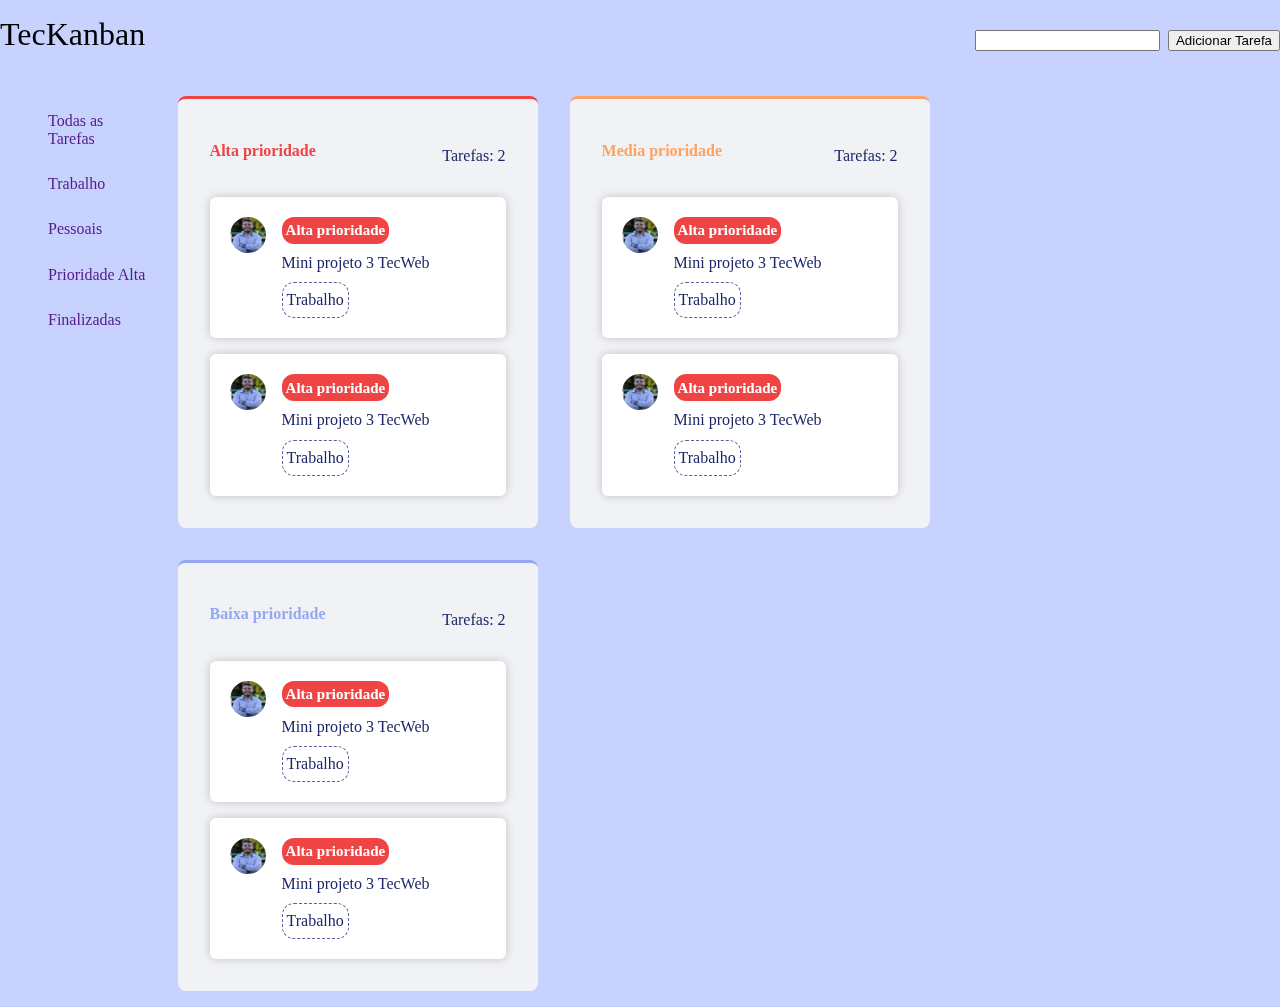
==== index.html @ 29536de6 "first commit" ====
<!DOCTYPE html>
<html lang="en">
  <head>
    <meta charset="UTF-8" />
    <meta name="viewport" content="width=device-width, initial-scale=1.0" />
    <title>Tec Kanban</title>
    <link rel="stylesheet" href="styles.css" />
    <link rel="shortcut icon" href="icon.png" />
  </head>
  <body>
    <header>
      TecKanban
      <div>
        <input type="text" name="add" id="add" />
        <button>Adicionar Tarefa</button>
      </div>
    </header>
    <main>
      <aside>
        <nav>
          <a href="">Todas as Tarefas</a>
          <a href="">Trabalho</a>
          <a href="">Pessoais</a>
          <a href="">Prioridade Alta</a>
          <a href="">Finalizadas</a>
        </nav>
      </aside>
      <div id="cards">
        <div id="listaDeCardsAltaPrioridade">
          <section class="cardInfo">
            <h1 style="color: #ef4444; font-size: 16px; font-weight: 700">
              Alta prioridade
            </h1>
            <p>Tarefas: 2</p>
          </section>
          <!-- Card -->
          <div class="card">
            <div class="cardImage">
              <img src="hitalo.jpg" alt="HR" />
            </div>
            <div class="textSectionCard">
              <div class="marcadorAltaPrioridade">
                <h2>Alta prioridade</h2>
              </div>
              <p>Mini projeto 3 TecWeb</p>
              <div class="categoria">
                <p>Trabalho</p>
              </div>
            </div>
          </div>
          <div class="card">
            <div class="cardImage">
              <img src="hitalo.jpg" alt="HR" />
            </div>
            <div class="textSectionCard">
              <div class="marcadorAltaPrioridade">
                <h2>Alta prioridade</h2>
              </div>
              <p>Mini projeto 3 TecWeb</p>
              <div class="categoria">
                <p>Trabalho</p>
              </div>
            </div>
          </div>
        </div>
        <div id="listaDeCardsMediaPrioridade">
          <section class="cardInfo">
            <h1 style="color: #fda263; font-size: 16px; font-weight: 700">
              Media prioridade
            </h1>
            <p>Tarefas: 2</p>
          </section>
          <!-- Card -->
          <div class="card">
            <div class="cardImage">
              <img src="hitalo.jpg" alt="HR" />
            </div>
            <div class="textSectionCard">
              <div class="marcadorAltaPrioridade">
                <h2>Alta prioridade</h2>
              </div>
              <p>Mini projeto 3 TecWeb</p>
              <div class="categoria">
                <p>Trabalho</p>
              </div>
            </div>
          </div>
          <div class="card">
            <div class="cardImage">
              <img src="hitalo.jpg" alt="HR" />
            </div>
            <div class="textSectionCard">
              <div class="marcadorAltaPrioridade">
                <h2>Alta prioridade</h2>
              </div>
              <p>Mini projeto 3 TecWeb</p>
              <div class="categoria">
                <p>Trabalho</p>
              </div>
            </div>
          </div>
        </div>
        <div id="listaDeCardsBaixaPrioridade">
          <section class="cardInfo">
            <h1 style="color: #94a8f2; font-size: 16px; font-weight: 700">
              Baixa prioridade
            </h1>
            <p>Tarefas: 2</p>
          </section>
          <!-- Card -->
          <div class="card">
            <div class="cardImage">
              <img src="hitalo.jpg" alt="HR" />
            </div>
            <div class="textSectionCard">
              <div class="marcadorAltaPrioridade">
                <h2>Alta prioridade</h2>
              </div>
              <p>Mini projeto 3 TecWeb</p>
              <div class="categoria">
                <p>Trabalho</p>
              </div>
            </div>
          </div>
          <div class="card">
            <div class="cardImage">
              <img src="hitalo.jpg" alt="HR" />
            </div>
            <div class="textSectionCard">
              <div class="marcadorAltaPrioridade">
                <h2>Alta prioridade</h2>
              </div>
              <p>Mini projeto 3 TecWeb</p>
              <div class="categoria">
                <p>Trabalho</p>
              </div>
            </div>
          </div>
        </div>
      </div>
    </main>
  </body>
</html>
---- styles.css ----
body {
  margin: 0;
  padding: 0;
  box-sizing: border-box;
  display: flex;
  justify-content: center;
  background-color: #c7d2fe;
}

header {
  display: flex;
  align-items: center;
  justify-content: space-between;
  position: fixed;
  padding: 1rem 5rem;
  max-width: 1440px;
  width: 100%;
  font-size: 2rem;
}

main {
  position: relative;
  margin-top: 5rem;
  width: 100%;
  padding: 1rem 2rem;
  max-width: 1440px;
  display: flex;
  flex-direction: row;
}

aside {
  padding: 1rem;
  border-radius: 4rem;
}

nav {
  display: flex;
  flex-direction: column;
  justify-content: start;
  gap: 1.7rem;
}

a {
  text-decoration: none;
}

p {
  color: #1c2768;
  font-size: 1rem;
}

#cards {
  display: flex;
  gap: 2rem;
  padding: 0 1rem;
  flex-wrap: wrap;
}

.card {
  display: flex;
  align-items: start;
  justify-content: start;
  gap: 1rem;
  min-width: 16rem;
  background-color: #fff;
  padding: 1.25rem;
  border-radius: 6px;
  box-shadow: 0 0 10px rgba(0, 0, 0, 0.2);
}

.cardInfo {
  display: flex;
  gap: 2rem;
  justify-content: space-between;
}

.cardImage {
  border-radius: 9999px;
}

.card img {
  border-radius: 9999px;
  width: 36px;
  height: 36px;
}

#listaDeCardsAltaPrioridade {
  background-color: #f1f2f6;
  padding: 2rem 2rem;
  border-radius: 0.5rem;
  border-top: solid 3px;
  border-color: #ef4444;
  display: flex;
  flex-direction: column;
  gap: 1rem;
}

#listaDeCardsMediaPrioridade {
  background-color: #f1f2f6;
  padding: 2rem 2rem;
  border-radius: 0.5rem;
  border-top: solid 3px;
  border-color: #fda263;
  display: flex;
  flex-direction: column;
  gap: 1rem;
}

#listaDeCardsBaixaPrioridade {
  background-color: #f1f2f6;
  padding: 2rem 2rem;
  border-radius: 0.5rem;
  border-top: solid 3px;
  border-color: #94a8f2;
  display: flex;
  flex-direction: column;
  gap: 1rem;
}

.marcadorAltaPrioridade {
  padding: 1px 0.25rem;
  font-size: 10px;
  font-weight: 300;
  border-radius: 12px;
  width: fit-content;
  background-color: #ef4444;
  color: #fff;
}

.marcadorMediaPrioridade {
  padding: 1px 0.25rem;
  font-size: 10px;
  font-weight: 300;
  border-radius: 12px;
  width: fit-content;
  background-color: #fda263;
  color: #fff;
}

.marcadorBaixaPrioridade {
  padding: 1px 0.25rem;
  font-size: 10px;
  font-weight: 300;
  border-radius: 12px;
  width: fit-content;
  background-color: #94a8f2;
  color: #fff;
}

.textSectionCard {
  padding: 0px;
  line-height: 0px;
  display: flex;
  flex-direction: column;
  gap: 0.2rem;
  width: 100%;
}

.categoria {
  font-size: 1rem;
  font-weight: 500;
  border: 1px dashed #625a9d;
  border-radius: 12px;
  padding: 1px 0.25rem;
  width: fit-content;
}
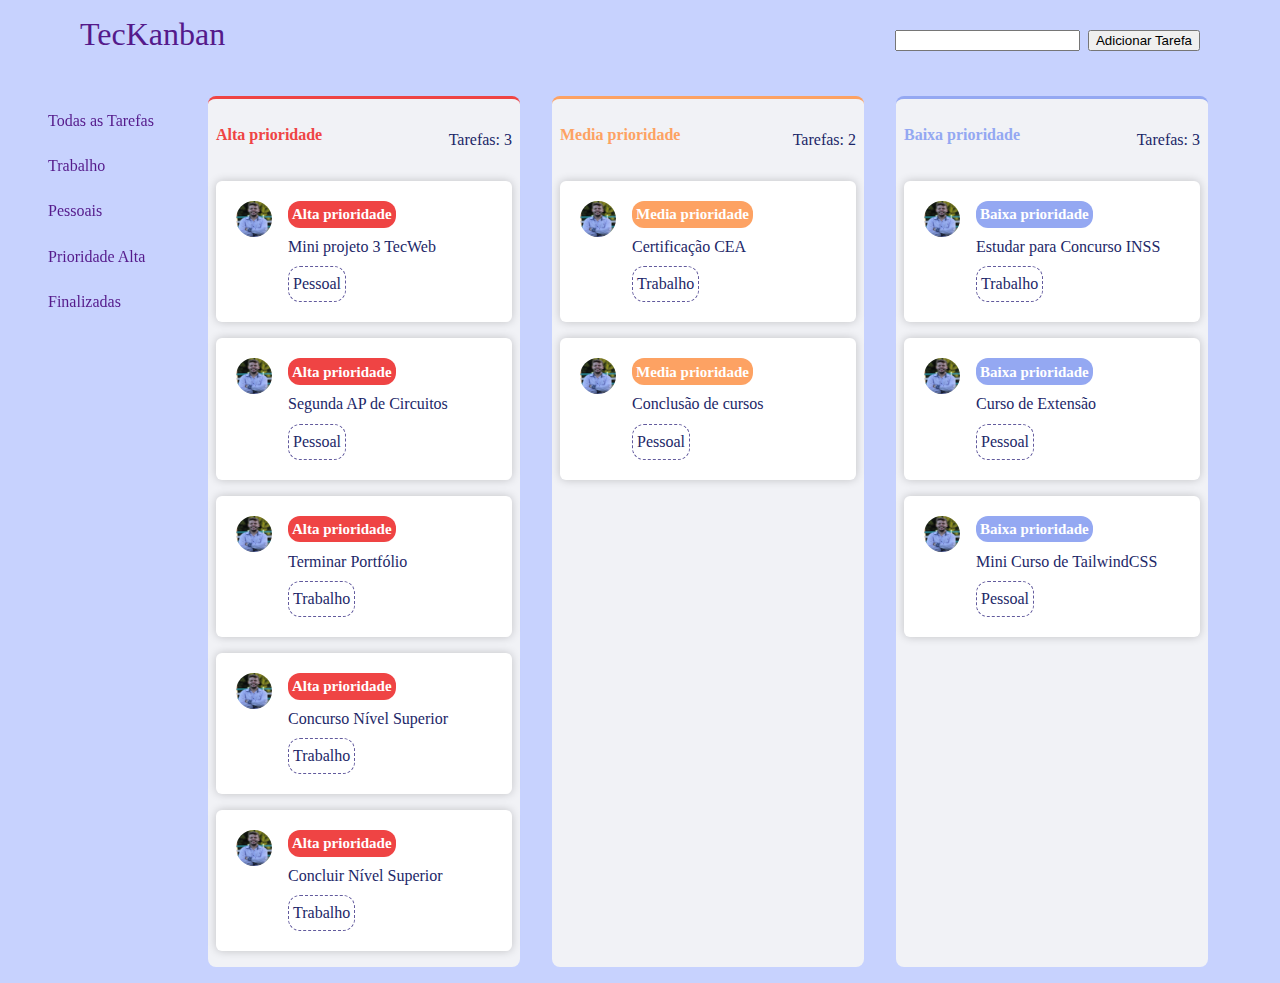
==== commit a875ee4e: "feat: new styles and news card" ====
--- a/index.html
+++ b/index.html
@@ -3,19 +3,21 @@
   <head>
     <meta charset="UTF-8" />
     <meta name="viewport" content="width=device-width, initial-scale=1.0" />
-    <title>Tec Kanban</title>
+    <title>TecKanban</title>
     <link rel="stylesheet" href="styles.css" />
     <link rel="shortcut icon" href="icon.png" />
   </head>
   <body>
     <header>
-      TecKanban
       <div>
-        <input type="text" name="add" id="add" />
-        <button>Adicionar Tarefa</button>
+        <a href="">TecKanban</a>
+        <section>
+          <input type="text" name="add" id="add" />
+          <button>Adicionar Tarefa</button>
+        </section>
       </div>
     </header>
-    <main>
+    <main id="home">
       <aside>
         <nav>
           <a href="">Todas as Tarefas</a>
@@ -31,7 +33,7 @@
             <h1 style="color: #ef4444; font-size: 16px; font-weight: 700">
               Alta prioridade
             </h1>
-            <p>Tarefas: 2</p>
+            <p>Tarefas: 3</p>
           </section>
           <!-- Card -->
           <div class="card">
@@ -44,19 +46,61 @@
               </div>
               <p>Mini projeto 3 TecWeb</p>
               <div class="categoria">
-                <p>Trabalho</p>
-              </div>
-            </div>
-          </div>
-          <div class="card">
-            <div class="cardImage">
-              <img src="hitalo.jpg" alt="HR" />
-            </div>
-            <div class="textSectionCard">
-              <div class="marcadorAltaPrioridade">
-                <h2>Alta prioridade</h2>
-              </div>
-              <p>Mini projeto 3 TecWeb</p>
+                <p>Pessoal</p>
+              </div>
+            </div>
+          </div>
+          <div class="card">
+            <div class="cardImage">
+              <img src="hitalo.jpg" alt="HR" />
+            </div>
+            <div class="textSectionCard">
+              <div class="marcadorAltaPrioridade">
+                <h2>Alta prioridade</h2>
+              </div>
+              <p>Segunda AP de Circuitos</p>
+              <div class="categoria">
+                <p>Pessoal</p>
+              </div>
+            </div>
+          </div>
+          <div class="card">
+            <div class="cardImage">
+              <img src="hitalo.jpg" alt="HR" />
+            </div>
+            <div class="textSectionCard">
+              <div class="marcadorAltaPrioridade">
+                <h2>Alta prioridade</h2>
+              </div>
+              <p>Terminar Portfólio</p>
+              <div class="categoria">
+                <p>Trabalho</p>
+              </div>
+            </div>
+          </div>
+          <div class="card">
+            <div class="cardImage">
+              <img src="hitalo.jpg" alt="HR" />
+            </div>
+            <div class="textSectionCard">
+              <div class="marcadorAltaPrioridade">
+                <h2>Alta prioridade</h2>
+              </div>
+              <p>Concurso Nível Superior</p>
+              <div class="categoria">
+                <p>Trabalho</p>
+              </div>
+            </div>
+          </div>
+          <div class="card">
+            <div class="cardImage">
+              <img src="hitalo.jpg" alt="HR" />
+            </div>
+            <div class="textSectionCard">
+              <div class="marcadorAltaPrioridade">
+                <h2>Alta prioridade</h2>
+              </div>
+              <p>Concluir Nível Superior</p>
               <div class="categoria">
                 <p>Trabalho</p>
               </div>
@@ -76,26 +120,26 @@
               <img src="hitalo.jpg" alt="HR" />
             </div>
             <div class="textSectionCard">
-              <div class="marcadorAltaPrioridade">
-                <h2>Alta prioridade</h2>
-              </div>
-              <p>Mini projeto 3 TecWeb</p>
-              <div class="categoria">
-                <p>Trabalho</p>
-              </div>
-            </div>
-          </div>
-          <div class="card">
-            <div class="cardImage">
-              <img src="hitalo.jpg" alt="HR" />
-            </div>
-            <div class="textSectionCard">
-              <div class="marcadorAltaPrioridade">
-                <h2>Alta prioridade</h2>
-              </div>
-              <p>Mini projeto 3 TecWeb</p>
-              <div class="categoria">
-                <p>Trabalho</p>
+              <div class="marcadorMediaPrioridade">
+                <h2>Media prioridade</h2>
+              </div>
+              <p>Certificação CEA</p>
+              <div class="categoria">
+                <p>Trabalho</p>
+              </div>
+            </div>
+          </div>
+          <div class="card">
+            <div class="cardImage">
+              <img src="hitalo.jpg" alt="HR" />
+            </div>
+            <div class="textSectionCard">
+              <div class="marcadorMediaPrioridade">
+                <h2>Media prioridade</h2>
+              </div>
+              <p>Conclusão de cursos</p>
+              <div class="categoria">
+                <p>Pessoal</p>
               </div>
             </div>
           </div>
@@ -105,7 +149,7 @@
             <h1 style="color: #94a8f2; font-size: 16px; font-weight: 700">
               Baixa prioridade
             </h1>
-            <p>Tarefas: 2</p>
+            <p>Tarefas: 3</p>
           </section>
           <!-- Card -->
           <div class="card">
@@ -113,26 +157,40 @@
               <img src="hitalo.jpg" alt="HR" />
             </div>
             <div class="textSectionCard">
-              <div class="marcadorAltaPrioridade">
-                <h2>Alta prioridade</h2>
-              </div>
-              <p>Mini projeto 3 TecWeb</p>
-              <div class="categoria">
-                <p>Trabalho</p>
-              </div>
-            </div>
-          </div>
-          <div class="card">
-            <div class="cardImage">
-              <img src="hitalo.jpg" alt="HR" />
-            </div>
-            <div class="textSectionCard">
-              <div class="marcadorAltaPrioridade">
-                <h2>Alta prioridade</h2>
-              </div>
-              <p>Mini projeto 3 TecWeb</p>
-              <div class="categoria">
-                <p>Trabalho</p>
+              <div class="marcadorBaixaPrioridade">
+                <h2>Baixa prioridade</h2>
+              </div>
+              <p>Estudar para Concurso INSS</p>
+              <div class="categoria">
+                <p>Trabalho</p>
+              </div>
+            </div>
+          </div>
+          <div class="card">
+            <div class="cardImage">
+              <img src="hitalo.jpg" alt="HR" />
+            </div>
+            <div class="textSectionCard">
+              <div class="marcadorBaixaPrioridade">
+                <h2>Baixa prioridade</h2>
+              </div>
+              <p>Curso de Extensão</p>
+              <div class="categoria">
+                <p>Pessoal</p>
+              </div>
+            </div>
+          </div>
+          <div class="card">
+            <div class="cardImage">
+              <img src="hitalo.jpg" alt="HR" />
+            </div>
+            <div class="textSectionCard">
+              <div class="marcadorBaixaPrioridade">
+                <h2>Baixa prioridade</h2>
+              </div>
+              <p>Mini Curso de TailwindCSS</p>
+              <div class="categoria">
+                <p>Pessoal</p>
               </div>
             </div>
           </div>
--- a/styles.css
+++ b/styles.css
@@ -9,35 +9,42 @@
 
 header {
   display: flex;
-  align-items: center;
-  justify-content: space-between;
   position: fixed;
-  padding: 1rem 5rem;
   max-width: 1440px;
   width: 100%;
   font-size: 2rem;
+  z-index: 1;
+  background-color: #c7d2fe;
+
+  div {
+    display: flex;
+    justify-content: space-between;
+    width: 100%;
+    padding: 1rem 5rem;
+  }
 }
 
 main {
-  position: relative;
   margin-top: 5rem;
   width: 100%;
   padding: 1rem 2rem;
   max-width: 1440px;
   display: flex;
   flex-direction: row;
+  gap: 1rem;
 }
 
 aside {
   padding: 1rem;
   border-radius: 4rem;
+  width: 7rem;
 }
 
 nav {
   display: flex;
   flex-direction: column;
-  justify-content: start;
   gap: 1.7rem;
+  position: fixed;
 }
 
 a {
@@ -86,7 +93,7 @@
 
 #listaDeCardsAltaPrioridade {
   background-color: #f1f2f6;
-  padding: 2rem 2rem;
+  padding: 1rem 0.5rem;
   border-radius: 0.5rem;
   border-top: solid 3px;
   border-color: #ef4444;
@@ -97,7 +104,7 @@
 
 #listaDeCardsMediaPrioridade {
   background-color: #f1f2f6;
-  padding: 2rem 2rem;
+  padding: 1rem 0.5rem;
   border-radius: 0.5rem;
   border-top: solid 3px;
   border-color: #fda263;
@@ -108,7 +115,7 @@
 
 #listaDeCardsBaixaPrioridade {
   background-color: #f1f2f6;
-  padding: 2rem 2rem;
+  padding: 1rem 0.5rem;
   border-radius: 0.5rem;
   border-top: solid 3px;
   border-color: #94a8f2;
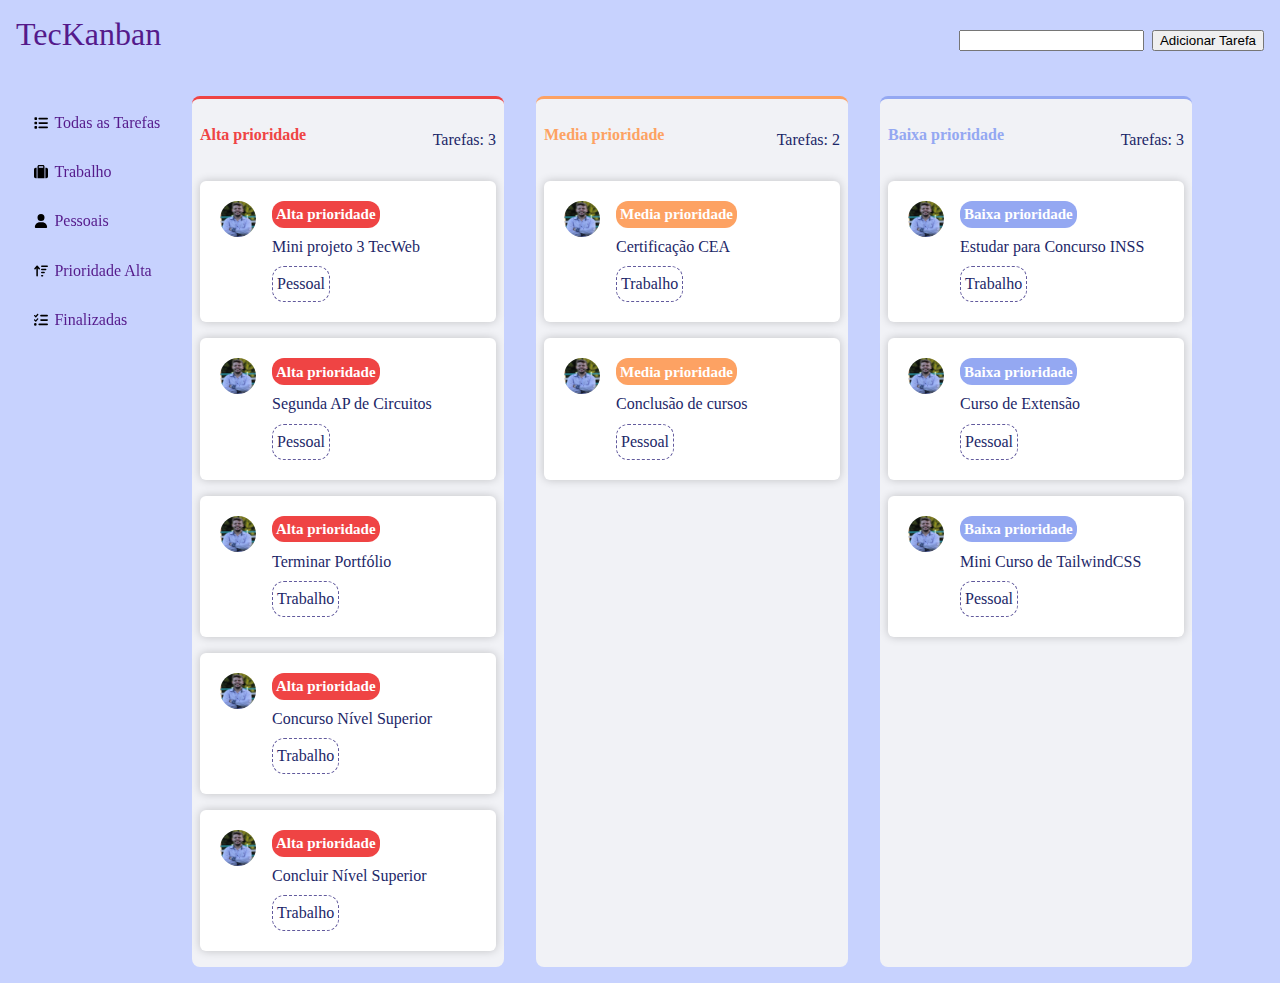
==== commit 664d94e6: "feat: add icons" ====
--- a/index.html
+++ b/index.html
@@ -20,11 +20,46 @@
     <main id="home">
       <aside>
         <nav>
-          <a href="">Todas as Tarefas</a>
-          <a href="">Trabalho</a>
-          <a href="">Pessoais</a>
-          <a href="">Prioridade Alta</a>
-          <a href="">Finalizadas</a>
+          <a href=""
+            ><img
+              src="assets/todastarefas.svg"
+              alt=""
+              width="14"
+              height="14"
+            />Todas as Tarefas</a
+          >
+          <a href=""
+            ><img
+              src="assets/trabalho.svg"
+              alt=""
+              width="14"
+              height="14"
+            />Trabalho</a
+          >
+          <a href=""
+            ><img
+              src="assets/pessoal.svg"
+              alt=""
+              width="14"
+              height="14"
+            />Pessoais</a
+          >
+          <a href=""
+            ><img
+              src="assets/altaprioridade.svg"
+              alt=""
+              width="14"
+              height="14"
+            />Prioridade Alta</a
+          >
+          <a href=""
+            ><img
+              src="assets/finalizadas.svg"
+              alt=""
+              width="14"
+              height="14"
+            />Finalizadas</a
+          >
         </nav>
       </aside>
       <div id="cards">
--- a/styles.css
+++ b/styles.css
@@ -20,14 +20,14 @@
     display: flex;
     justify-content: space-between;
     width: 100%;
-    padding: 1rem 5rem;
+    padding: 1rem 1rem;
   }
 }
 
 main {
   margin-top: 5rem;
   width: 100%;
-  padding: 1rem 2rem;
+  padding: 1rem 1rem;
   max-width: 1440px;
   display: flex;
   flex-direction: row;
@@ -45,6 +45,13 @@
   flex-direction: column;
   gap: 1.7rem;
   position: fixed;
+
+  a {
+    display: flex;
+    align-items: center;
+    gap: 0.4rem;
+    padding: 2px;
+  }
 }
 
 a {
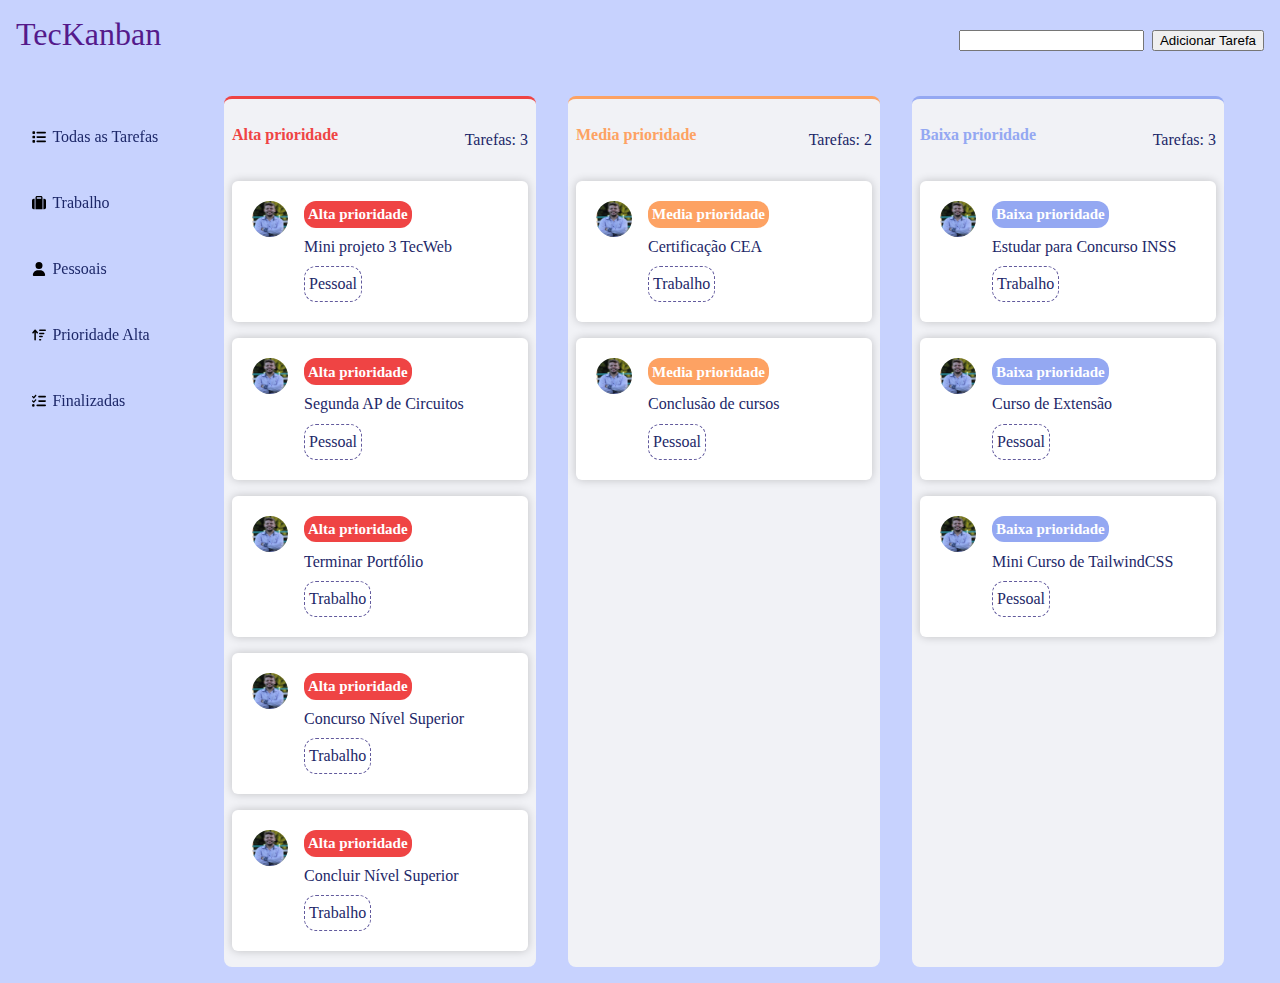
==== commit a72b1091: "feat: add media in nav" ====
--- a/index.html
+++ b/index.html
@@ -21,28 +21,16 @@
       <aside>
         <nav>
           <a href=""
-            ><img
-              src="assets/todastarefas.svg"
-              alt=""
-              width="14"
-              height="14"
-            />Todas as Tarefas</a
-          >
-          <a href=""
-            ><img
-              src="assets/trabalho.svg"
-              alt=""
-              width="14"
-              height="14"
-            />Trabalho</a
-          >
-          <a href=""
-            ><img
-              src="assets/pessoal.svg"
-              alt=""
-              width="14"
-              height="14"
-            />Pessoais</a
+            ><img src="assets/todastarefas.svg" alt="" width="14" height="14" />
+            <p>Todas as Tarefas</p></a
+          >
+          <a href=""
+            ><img src="assets/trabalho.svg" alt="" width="14" height="14" />
+            <p>Trabalho</p></a
+          >
+          <a href=""
+            ><img src="assets/pessoal.svg" alt="" width="14" height="14" />
+            <p>Pessoais</p></a
           >
           <a href=""
             ><img
@@ -50,15 +38,12 @@
               alt=""
               width="14"
               height="14"
-            />Prioridade Alta</a
-          >
-          <a href=""
-            ><img
-              src="assets/finalizadas.svg"
-              alt=""
-              width="14"
-              height="14"
-            />Finalizadas</a
+            />
+            <p>Prioridade Alta</p></a
+          >
+          <a href=""
+            ><img src="assets/finalizadas.svg" alt="" width="14" height="14" />
+            <p>Finalizadas</p></a
           >
         </nav>
       </aside>
--- a/styles.css
+++ b/styles.css
@@ -37,20 +37,29 @@
 aside {
   padding: 1rem;
   border-radius: 4rem;
-  width: 7rem;
+  width: 9rem;
 }
 
 nav {
   display: flex;
   flex-direction: column;
-  gap: 1.7rem;
+  gap: 1rem;
   position: fixed;
+
+  @media (max-width: 768px) {
+    gap: 2rem;
+  }
 
   a {
     display: flex;
     align-items: center;
     gap: 0.4rem;
-    padding: 2px;
+
+    p {
+      @media (max-width: 768px) {
+        display: none;
+      }
+    }
   }
 }
 
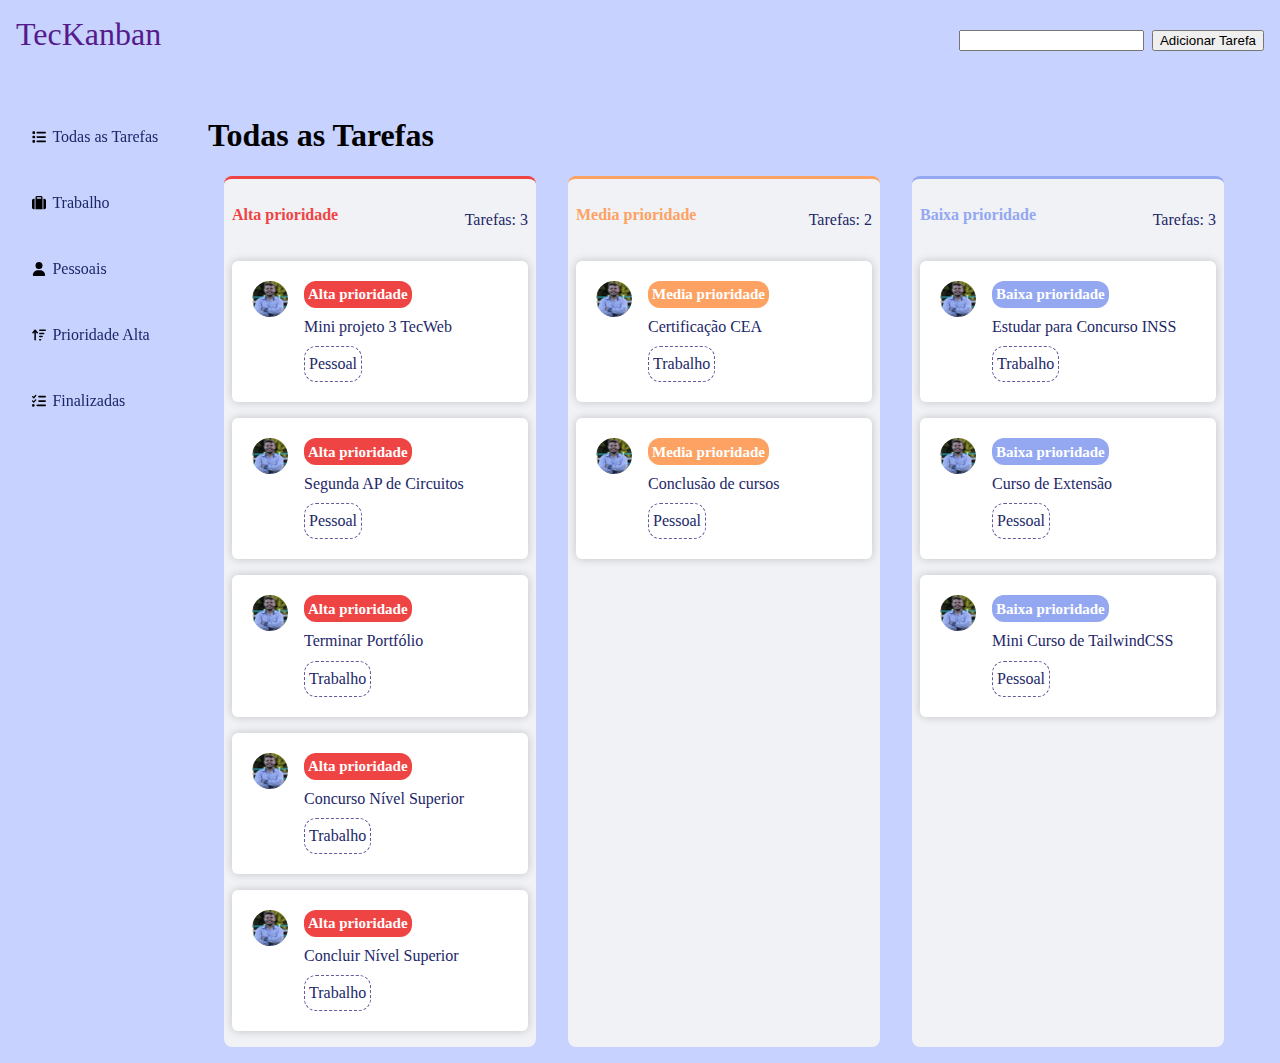
==== commit 8f2f9363: "feat: add h1 text page" ====
--- a/index.html
+++ b/index.html
@@ -47,170 +47,173 @@
           >
         </nav>
       </aside>
-      <div id="cards">
-        <div id="listaDeCardsAltaPrioridade">
-          <section class="cardInfo">
-            <h1 style="color: #ef4444; font-size: 16px; font-weight: 700">
-              Alta prioridade
-            </h1>
-            <p>Tarefas: 3</p>
-          </section>
-          <!-- Card -->
-          <div class="card">
-            <div class="cardImage">
-              <img src="hitalo.jpg" alt="HR" />
-            </div>
-            <div class="textSectionCard">
-              <div class="marcadorAltaPrioridade">
-                <h2>Alta prioridade</h2>
-              </div>
-              <p>Mini projeto 3 TecWeb</p>
-              <div class="categoria">
-                <p>Pessoal</p>
+      <div>
+        <h1>Todas as Tarefas</h1>
+        <div id="cards">
+          <div id="listaDeCardsAltaPrioridade">
+            <section class="cardInfo">
+              <h1 style="color: #ef4444; font-size: 16px; font-weight: 700">
+                Alta prioridade
+              </h1>
+              <p>Tarefas: 3</p>
+            </section>
+            <!-- Card -->
+            <div class="card">
+              <div class="cardImage">
+                <img src="hitalo.jpg" alt="HR" />
+              </div>
+              <div class="textSectionCard">
+                <div class="marcadorAltaPrioridade">
+                  <h2>Alta prioridade</h2>
+                </div>
+                <p>Mini projeto 3 TecWeb</p>
+                <div class="categoria">
+                  <p>Pessoal</p>
+                </div>
+              </div>
+            </div>
+            <div class="card">
+              <div class="cardImage">
+                <img src="hitalo.jpg" alt="HR" />
+              </div>
+              <div class="textSectionCard">
+                <div class="marcadorAltaPrioridade">
+                  <h2>Alta prioridade</h2>
+                </div>
+                <p>Segunda AP de Circuitos</p>
+                <div class="categoria">
+                  <p>Pessoal</p>
+                </div>
+              </div>
+            </div>
+            <div class="card">
+              <div class="cardImage">
+                <img src="hitalo.jpg" alt="HR" />
+              </div>
+              <div class="textSectionCard">
+                <div class="marcadorAltaPrioridade">
+                  <h2>Alta prioridade</h2>
+                </div>
+                <p>Terminar Portfólio</p>
+                <div class="categoria">
+                  <p>Trabalho</p>
+                </div>
+              </div>
+            </div>
+            <div class="card">
+              <div class="cardImage">
+                <img src="hitalo.jpg" alt="HR" />
+              </div>
+              <div class="textSectionCard">
+                <div class="marcadorAltaPrioridade">
+                  <h2>Alta prioridade</h2>
+                </div>
+                <p>Concurso Nível Superior</p>
+                <div class="categoria">
+                  <p>Trabalho</p>
+                </div>
+              </div>
+            </div>
+            <div class="card">
+              <div class="cardImage">
+                <img src="hitalo.jpg" alt="HR" />
+              </div>
+              <div class="textSectionCard">
+                <div class="marcadorAltaPrioridade">
+                  <h2>Alta prioridade</h2>
+                </div>
+                <p>Concluir Nível Superior</p>
+                <div class="categoria">
+                  <p>Trabalho</p>
+                </div>
               </div>
             </div>
           </div>
-          <div class="card">
-            <div class="cardImage">
-              <img src="hitalo.jpg" alt="HR" />
-            </div>
-            <div class="textSectionCard">
-              <div class="marcadorAltaPrioridade">
-                <h2>Alta prioridade</h2>
-              </div>
-              <p>Segunda AP de Circuitos</p>
-              <div class="categoria">
-                <p>Pessoal</p>
+          <div id="listaDeCardsMediaPrioridade">
+            <section class="cardInfo">
+              <h1 style="color: #fda263; font-size: 16px; font-weight: 700">
+                Media prioridade
+              </h1>
+              <p>Tarefas: 2</p>
+            </section>
+            <!-- Card -->
+            <div class="card">
+              <div class="cardImage">
+                <img src="hitalo.jpg" alt="HR" />
+              </div>
+              <div class="textSectionCard">
+                <div class="marcadorMediaPrioridade">
+                  <h2>Media prioridade</h2>
+                </div>
+                <p>Certificação CEA</p>
+                <div class="categoria">
+                  <p>Trabalho</p>
+                </div>
+              </div>
+            </div>
+            <div class="card">
+              <div class="cardImage">
+                <img src="hitalo.jpg" alt="HR" />
+              </div>
+              <div class="textSectionCard">
+                <div class="marcadorMediaPrioridade">
+                  <h2>Media prioridade</h2>
+                </div>
+                <p>Conclusão de cursos</p>
+                <div class="categoria">
+                  <p>Pessoal</p>
+                </div>
               </div>
             </div>
           </div>
-          <div class="card">
-            <div class="cardImage">
-              <img src="hitalo.jpg" alt="HR" />
-            </div>
-            <div class="textSectionCard">
-              <div class="marcadorAltaPrioridade">
-                <h2>Alta prioridade</h2>
-              </div>
-              <p>Terminar Portfólio</p>
-              <div class="categoria">
-                <p>Trabalho</p>
-              </div>
-            </div>
-          </div>
-          <div class="card">
-            <div class="cardImage">
-              <img src="hitalo.jpg" alt="HR" />
-            </div>
-            <div class="textSectionCard">
-              <div class="marcadorAltaPrioridade">
-                <h2>Alta prioridade</h2>
-              </div>
-              <p>Concurso Nível Superior</p>
-              <div class="categoria">
-                <p>Trabalho</p>
-              </div>
-            </div>
-          </div>
-          <div class="card">
-            <div class="cardImage">
-              <img src="hitalo.jpg" alt="HR" />
-            </div>
-            <div class="textSectionCard">
-              <div class="marcadorAltaPrioridade">
-                <h2>Alta prioridade</h2>
-              </div>
-              <p>Concluir Nível Superior</p>
-              <div class="categoria">
-                <p>Trabalho</p>
-              </div>
-            </div>
-          </div>
-        </div>
-        <div id="listaDeCardsMediaPrioridade">
-          <section class="cardInfo">
-            <h1 style="color: #fda263; font-size: 16px; font-weight: 700">
-              Media prioridade
-            </h1>
-            <p>Tarefas: 2</p>
-          </section>
-          <!-- Card -->
-          <div class="card">
-            <div class="cardImage">
-              <img src="hitalo.jpg" alt="HR" />
-            </div>
-            <div class="textSectionCard">
-              <div class="marcadorMediaPrioridade">
-                <h2>Media prioridade</h2>
-              </div>
-              <p>Certificação CEA</p>
-              <div class="categoria">
-                <p>Trabalho</p>
-              </div>
-            </div>
-          </div>
-          <div class="card">
-            <div class="cardImage">
-              <img src="hitalo.jpg" alt="HR" />
-            </div>
-            <div class="textSectionCard">
-              <div class="marcadorMediaPrioridade">
-                <h2>Media prioridade</h2>
-              </div>
-              <p>Conclusão de cursos</p>
-              <div class="categoria">
-                <p>Pessoal</p>
-              </div>
-            </div>
-          </div>
-        </div>
-        <div id="listaDeCardsBaixaPrioridade">
-          <section class="cardInfo">
-            <h1 style="color: #94a8f2; font-size: 16px; font-weight: 700">
-              Baixa prioridade
-            </h1>
-            <p>Tarefas: 3</p>
-          </section>
-          <!-- Card -->
-          <div class="card">
-            <div class="cardImage">
-              <img src="hitalo.jpg" alt="HR" />
-            </div>
-            <div class="textSectionCard">
-              <div class="marcadorBaixaPrioridade">
-                <h2>Baixa prioridade</h2>
-              </div>
-              <p>Estudar para Concurso INSS</p>
-              <div class="categoria">
-                <p>Trabalho</p>
-              </div>
-            </div>
-          </div>
-          <div class="card">
-            <div class="cardImage">
-              <img src="hitalo.jpg" alt="HR" />
-            </div>
-            <div class="textSectionCard">
-              <div class="marcadorBaixaPrioridade">
-                <h2>Baixa prioridade</h2>
-              </div>
-              <p>Curso de Extensão</p>
-              <div class="categoria">
-                <p>Pessoal</p>
-              </div>
-            </div>
-          </div>
-          <div class="card">
-            <div class="cardImage">
-              <img src="hitalo.jpg" alt="HR" />
-            </div>
-            <div class="textSectionCard">
-              <div class="marcadorBaixaPrioridade">
-                <h2>Baixa prioridade</h2>
-              </div>
-              <p>Mini Curso de TailwindCSS</p>
-              <div class="categoria">
-                <p>Pessoal</p>
+          <div id="listaDeCardsBaixaPrioridade">
+            <section class="cardInfo">
+              <h1 style="color: #94a8f2; font-size: 16px; font-weight: 700">
+                Baixa prioridade
+              </h1>
+              <p>Tarefas: 3</p>
+            </section>
+            <!-- Card -->
+            <div class="card">
+              <div class="cardImage">
+                <img src="hitalo.jpg" alt="HR" />
+              </div>
+              <div class="textSectionCard">
+                <div class="marcadorBaixaPrioridade">
+                  <h2>Baixa prioridade</h2>
+                </div>
+                <p>Estudar para Concurso INSS</p>
+                <div class="categoria">
+                  <p>Trabalho</p>
+                </div>
+              </div>
+            </div>
+            <div class="card">
+              <div class="cardImage">
+                <img src="hitalo.jpg" alt="HR" />
+              </div>
+              <div class="textSectionCard">
+                <div class="marcadorBaixaPrioridade">
+                  <h2>Baixa prioridade</h2>
+                </div>
+                <p>Curso de Extensão</p>
+                <div class="categoria">
+                  <p>Pessoal</p>
+                </div>
+              </div>
+            </div>
+            <div class="card">
+              <div class="cardImage">
+                <img src="hitalo.jpg" alt="HR" />
+              </div>
+              <div class="textSectionCard">
+                <div class="marcadorBaixaPrioridade">
+                  <h2>Baixa prioridade</h2>
+                </div>
+                <p>Mini Curso de TailwindCSS</p>
+                <div class="categoria">
+                  <p>Pessoal</p>
+                </div>
               </div>
             </div>
           </div>
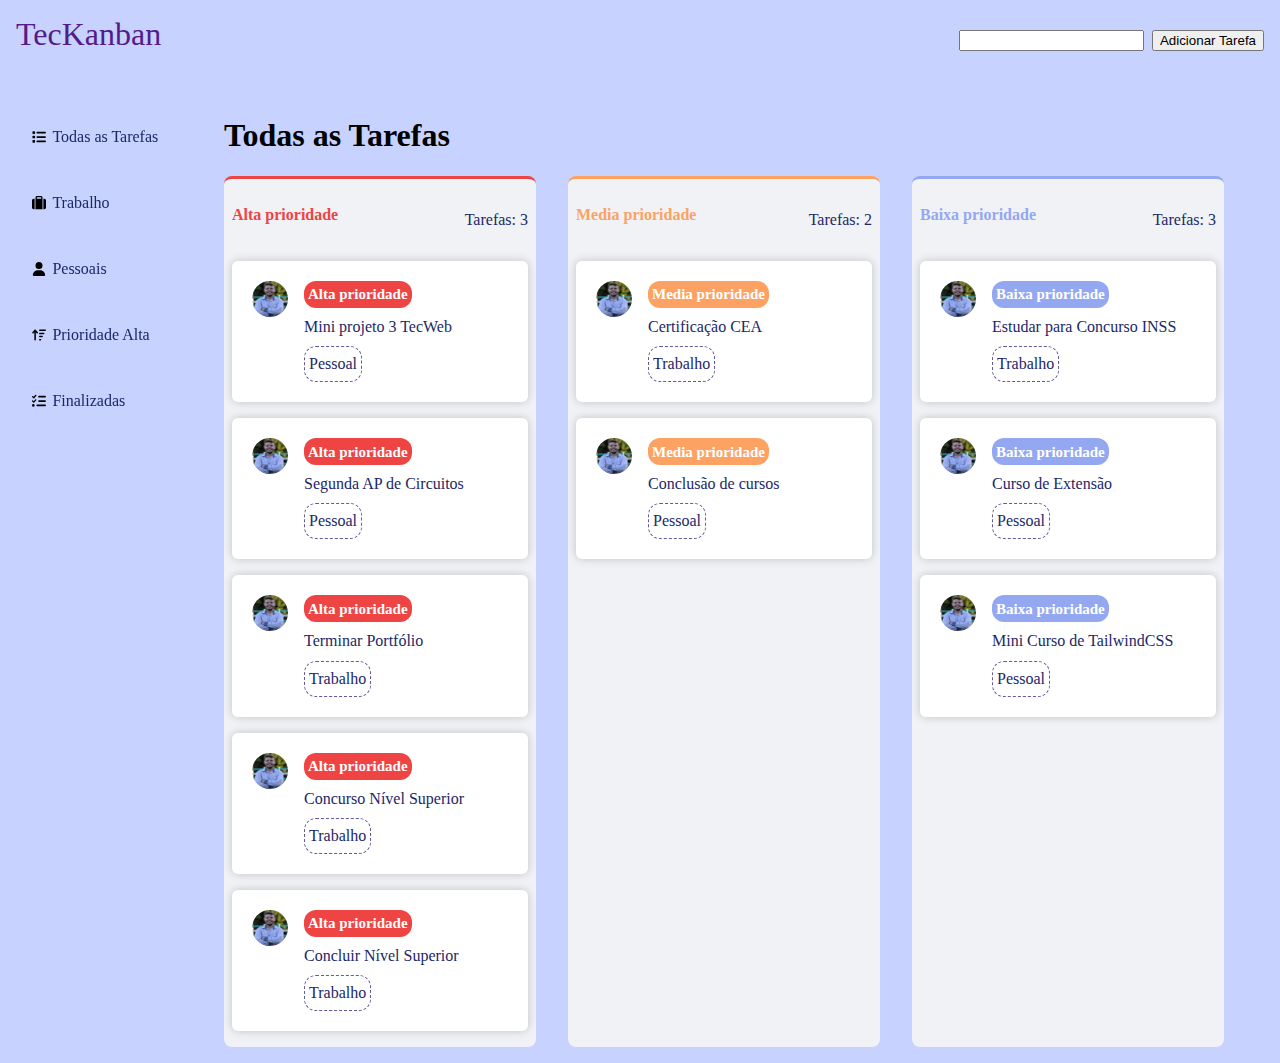
==== commit 4e27b6e1: "style: create titlePage" ====
--- a/index.html
+++ b/index.html
@@ -48,7 +48,7 @@
         </nav>
       </aside>
       <div>
-        <h1>Todas as Tarefas</h1>
+        <h1 id="titlePage">Todas as Tarefas</h1>
         <div id="cards">
           <div id="listaDeCardsAltaPrioridade">
             <section class="cardInfo">
--- a/styles.css
+++ b/styles.css
@@ -70,6 +70,10 @@
 p {
   color: #1c2768;
   font-size: 1rem;
+}
+
+#titlePage {
+  padding-left: 1rem;
 }
 
 #cards {
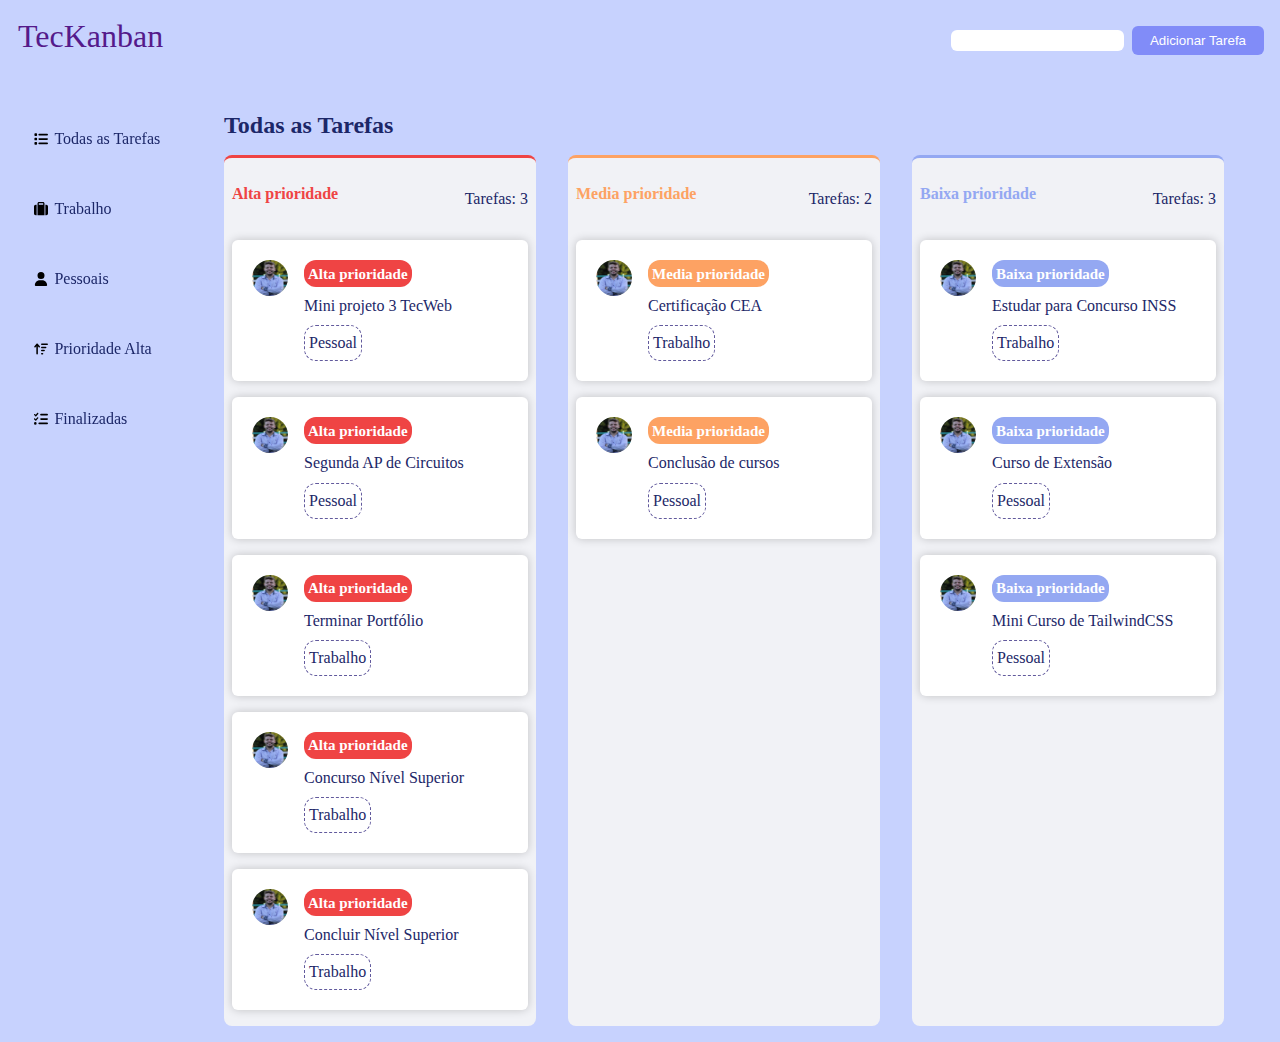
==== commit 36e98d2d: "feat: add href nav" ====
--- a/index.html
+++ b/index.html
@@ -20,19 +20,19 @@
     <main id="home">
       <aside>
         <nav>
-          <a href=""
+          <a href="/index.html"
             ><img src="assets/todastarefas.svg" alt="" width="14" height="14" />
             <p>Todas as Tarefas</p></a
           >
-          <a href=""
+          <a href="/trabalho.html"
             ><img src="assets/trabalho.svg" alt="" width="14" height="14" />
             <p>Trabalho</p></a
           >
-          <a href=""
+          <a href="/pessoais.html"
             ><img src="assets/pessoal.svg" alt="" width="14" height="14" />
             <p>Pessoais</p></a
           >
-          <a href=""
+          <a href="/prioridadeAlta.html"
             ><img
               src="assets/altaprioridade.svg"
               alt=""
@@ -41,7 +41,7 @@
             />
             <p>Prioridade Alta</p></a
           >
-          <a href=""
+          <a href="/finalizadas.html"
             ><img src="assets/finalizadas.svg" alt="" width="14" height="14" />
             <p>Finalizadas</p></a
           >
--- a/styles.css
+++ b/styles.css
@@ -22,6 +22,36 @@
     width: 100%;
     padding: 1rem 1rem;
   }
+
+  input {
+    border: 2px solid transparent;
+    border-radius: 6px;
+    font-size: 0.8rem;
+    outline: none;
+  }
+
+  input:focus {
+    border: 2px solid #6366f1;
+  }
+
+  button {
+    background-color: #818cf8;
+    color: #fff;
+    border: 2px solid transparent;
+    border-radius: 6px;
+    padding: 0.3rem 1rem;
+    cursor: pointer;
+    outline: none;
+  }
+
+  button:focus {
+    border: 2px solid #1e40af;
+  }
+
+  button:hover {
+    opacity: 0.7;
+    transition: 0.3s ease-in-out;
+  }
 }
 
 main {
@@ -65,6 +95,19 @@
 
 a {
   text-decoration: none;
+  border: 2px solid transparent;
+  border-radius: 6px;
+  outline: none;
+}
+
+a:hover {
+  opacity: 0.7;
+  text-decoration: underline;
+  transition: 0.3s ease-in-out;
+}
+
+a:focus {
+  border: 2px solid #6366f1;
 }
 
 p {
@@ -73,6 +116,9 @@
 }
 
 #titlePage {
+  color: #1c2768;
+  font-size: 1.5rem;
+  font-weight: bold;
   padding-left: 1rem;
 }
 
@@ -111,6 +157,25 @@
   height: 36px;
 }
 
+.classListaunica {
+  padding: 1rem 0.5rem;
+  display: flex;
+  flex-direction: row;
+  flex-wrap: wrap;
+  gap: 0.5rem;
+}
+
+#listaDeCardsFinalizados {
+  background-color: #f1f2f6;
+  padding: 1rem 0.5rem;
+  border-radius: 0.5rem;
+  border-top: solid 3px;
+  border-color: #4ade80;
+  display: flex;
+  flex-direction: column;
+  gap: 1rem;
+}
+
 #listaDeCardsAltaPrioridade {
   background-color: #f1f2f6;
   padding: 1rem 0.5rem;
@@ -142,6 +207,16 @@
   display: flex;
   flex-direction: column;
   gap: 1rem;
+}
+
+.marcadorFinalizados {
+  padding: 1px 0.25rem;
+  font-size: 10px;
+  font-weight: 300;
+  border-radius: 12px;
+  width: fit-content;
+  background-color: #22c55e;
+  color: #fff;
 }
 
 .marcadorAltaPrioridade {
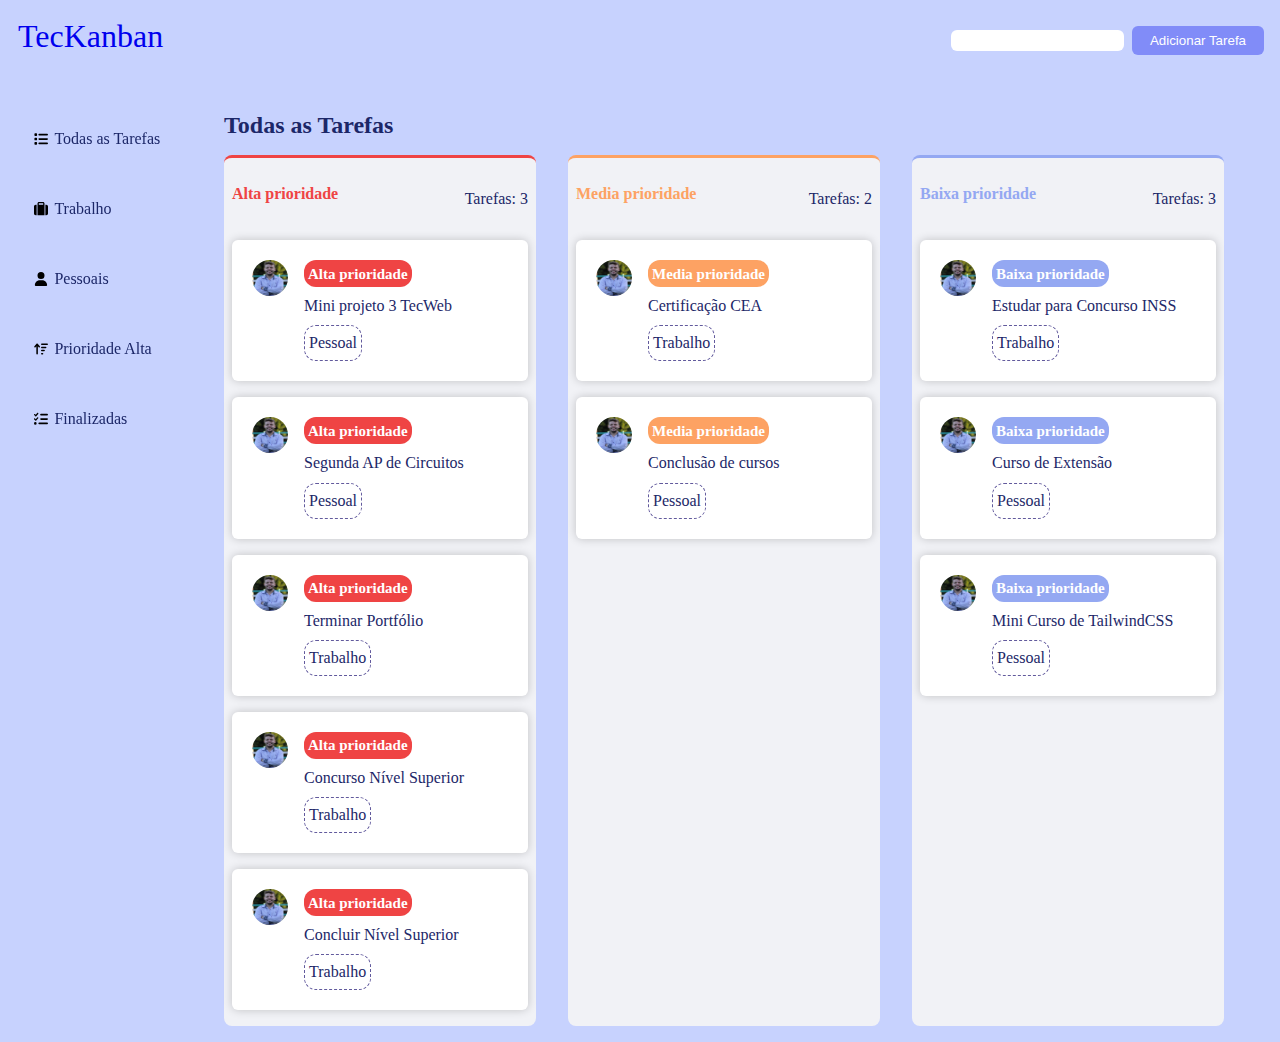
==== commit 064cbf85: "feat: add navigation in logo" ====
--- a/index.html
+++ b/index.html
@@ -10,7 +10,7 @@
   <body>
     <header>
       <div>
-        <a href="">TecKanban</a>
+        <a href="/">TecKanban</a>
         <section>
           <input type="text" name="add" id="add" />
           <button>Adicionar Tarefa</button>
